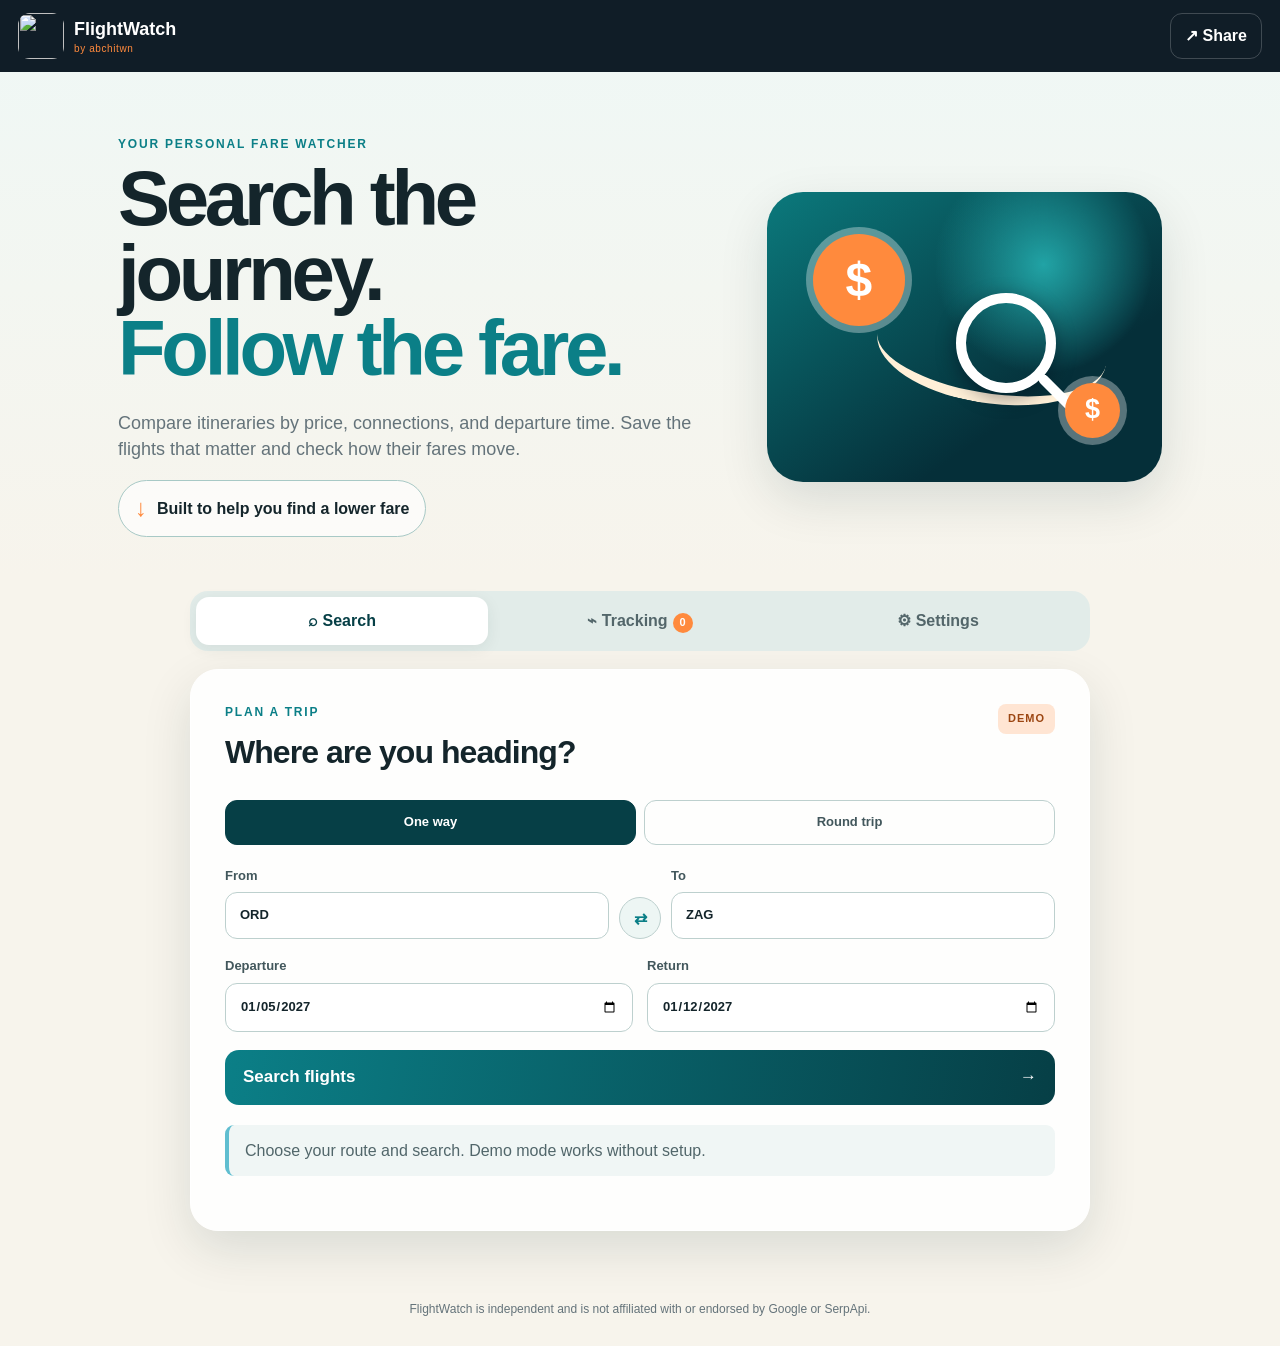
==== docs/index.html @ 47833835 "Add installable FlightWatch web app" ====
<!doctype html>
<html lang="en">
<head>
  <meta charset="utf-8">
  <meta name="viewport" content="width=device-width,initial-scale=1,viewport-fit=cover">
  <meta name="theme-color" content="#063f46">
  <meta name="apple-mobile-web-app-capable" content="yes">
  <meta name="apple-mobile-web-app-status-bar-style" content="black-translucent">
  <meta name="apple-mobile-web-app-title" content="FlightWatch">
  <title>FlightWatch — Find your flight. Follow the fare.</title>
  <link rel="manifest" href="manifest.webmanifest">
  <link rel="apple-touch-icon" href="icons/icon-192.png">
  <link rel="stylesheet" href="styles.css">
</head>
<body>
  <header class="topbar">
    <a class="brand" href="#search" aria-label="FlightWatch home">
      <img src="icons/icon-192.png" alt="">
      <span><strong>FlightWatch</strong><small>by abchitwn</small></span>
    </a>
    <button class="ghost" id="share-app" type="button">↗ Share</button>
  </header>

  <main>
    <section class="hero">
      <div>
        <p class="eyebrow">YOUR PERSONAL FARE WATCHER</p>
        <h1>Search the journey.<br><em>Follow the fare.</em></h1>
        <p>Compare itineraries by price, connections, and departure time. Save the flights that matter and check how their fares move.</p>
        <div class="status-pill"><span>↓</span> Built to help you find a lower fare</div>
      </div>
      <div class="hero-art" aria-hidden="true">
        <div class="price big">$</div><div class="route-line"></div><div class="lens"></div><div class="price small">$</div>
      </div>
    </section>

    <nav class="tabs" aria-label="App sections">
      <button class="active" data-tab="search" type="button">⌕ <span>Search</span></button>
      <button data-tab="tracking" type="button">⌁ <span>Tracking</span><b id="watch-count">0</b></button>
      <button data-tab="settings" type="button">⚙ <span>Settings</span></button>
    </nav>

    <section class="panel active" id="search-panel">
      <div class="panel-heading"><div><p class="eyebrow">PLAN A TRIP</p><h2>Where are you heading?</h2></div><span class="mode-badge" id="mode-badge">DEMO</span></div>
      <form id="search-form">
        <fieldset class="segment" aria-label="Trip type">
          <label><input type="radio" name="trip" value="oneway" checked><span>One way</span></label>
          <label><input type="radio" name="trip" value="roundtrip"><span>Round trip</span></label>
        </fieldset>
        <div class="route-grid">
          <label>From<input id="origin" maxlength="3" inputmode="text" autocomplete="off" value="ORD" required></label>
          <button id="swap-route" type="button" class="swap" aria-label="Swap airports">⇄</button>
          <label>To<input id="destination" maxlength="3" inputmode="text" autocomplete="off" value="ZAG" required></label>
        </div>
        <div class="two-col">
          <label>Departure<input id="departure-date" type="date" required></label>
          <label id="return-wrap" hidden>Return<input id="return-date" type="date"></label>
        </div>
        <button class="primary" id="search-button" type="submit">Search flights <span>→</span></button>
      </form>

      <div id="results-tools" class="results-tools" hidden>
        <div><p class="eyebrow" id="results-stage">RESULTS</p><h2 id="results-title">Choose a flight</h2></div>
        <button class="text-button" id="back-outbound" type="button" hidden>← Outbound options</button>
        <div class="filters">
          <label>Sort<select id="sort"><option value="price">Lowest price</option><option value="stops">Fewest stops</option><option value="departure">Earliest departure</option></select></label>
          <label>Connections<select id="stops"><option value="2">Up to 2 stops</option><option value="1">Up to 1 stop</option><option value="0">Nonstop</option></select></label>
          <label>Depart after<select id="after"></select></label>
          <label>Depart before<select id="before"></select></label>
        </div>
      </div>
      <div class="notice" id="notice" role="status">Choose your route and search. Demo mode works without setup.</div>
      <div class="cards" id="results"></div>
    </section>

    <section class="panel" id="tracking-panel">
      <div class="panel-heading"><div><p class="eyebrow">YOUR WATCHLIST</p><h2>Follow the fare</h2></div><button class="secondary" id="check-now" type="button">Check now</button></div>
      <p class="muted">Checks run while this web app is open. Missing results keep the previous price.</p>
      <div class="cards" id="watchlist"></div>
    </section>

    <section class="panel" id="settings-panel">
      <div class="panel-heading"><div><p class="eyebrow">CONNECTION</p><h2>Live flight search</h2></div></div>
      <label class="toggle"><input id="live-mode" type="checkbox"><span></span><b>Use live Google Flights results</b></label>
      <label>FlightWatch proxy URL<input id="proxy-url" type="url" placeholder="https://your-worker.workers.dev"></label>
      <label>SerpApi key<input id="api-key" type="password" autocomplete="off" placeholder="Stored only in this browser"></label>
      <button class="secondary" id="save-settings" type="button">Save connection</button>
      <p class="fineprint">SerpApi does not allow direct browser requests. The proxy forwards validated flight-search parameters and your key to SerpApi without storing them. Use a proxy you control.</p>
      <hr>
      <h3>Notifications and checks</h3>
      <button class="secondary" id="enable-notifications" type="button">Enable notifications</button>
      <label>Check while open<select id="check-frequency"><option value="1">Every hour</option><option value="6">Every 6 hours</option><option value="24" selected>Daily</option></select></label>
      <p class="fineprint">On iPhone, add FlightWatch to the Home Screen before enabling notifications. iOS can suspend this page when closed; continuous background tracking requires a hosted scheduler and Web Push.</p>
      <hr>
      <h3>Add to iPhone</h3>
      <ol class="steps"><li>Open this URL in Safari.</li><li>Tap the Share button.</li><li>Choose <strong>Add to Home Screen</strong>.</li><li>Open FlightWatch from its new icon.</li></ol>
      <p class="links"><a href="privacy.html">Privacy</a><a href="support.html">Support</a><a href="https://serpapi.com/users/sign_up">Create a SerpApi account</a></p>
    </section>
  </main>
  <footer>FlightWatch is independent and is not affiliated with or endorsed by Google or SerpApi.</footer>
  <script src="app.js" defer></script>
</body>
</html>
---- docs/styles.css ----
:root{--navy:#07141f;--deep:#063f46;--teal:#0b7f87;--aqua:#60bed0;--orange:#ff8a3d;--cream:#fffaf1;--ink:#14252b;--muted:#64737a;--line:#d9e2e1;--card:#fff;--shadow:0 18px 50px rgba(5,40,45,.12)}*{box-sizing:border-box}html{scroll-behavior:smooth}body{margin:0;background:linear-gradient(180deg,#eff8f6 0,#f7f4ec 36rem,#f7f4ec 100%);color:var(--ink);font:16px/1.45 -apple-system,BlinkMacSystemFont,"SF Pro Display","Segoe UI",sans-serif}.topbar{height:72px;padding:10px max(18px,env(safe-area-inset-left));display:flex;align-items:center;justify-content:space-between;background:rgba(7,20,31,.96);color:#fff;position:sticky;top:0;z-index:20;backdrop-filter:blur(16px)}.brand{display:flex;align-items:center;gap:10px;color:inherit;text-decoration:none}.brand img{width:46px;height:46px;border-radius:12px}.brand strong{display:block;font-size:18px}.brand small{display:block;color:var(--orange);font-size:10px;letter-spacing:.06em}.ghost,.secondary,.text-button{border:1px solid #b6c8c8;background:transparent;border-radius:12px;padding:10px 14px;color:inherit;font-weight:700}.topbar .ghost{border-color:#ffffff33;color:white}button{cursor:pointer;font:inherit}.hero{max-width:1100px;margin:auto;padding:64px 28px 54px;display:grid;grid-template-columns:1.2fr .8fr;gap:56px;align-items:center}.eyebrow{margin:0 0 8px;color:var(--teal);font-size:12px;font-weight:900;letter-spacing:.15em}.hero h1{font-size:clamp(44px,7vw,78px);line-height:.96;letter-spacing:-.055em;margin:0 0 24px}.hero h1 em{color:var(--teal);font-style:normal}.hero p:not(.eyebrow){max-width:640px;color:var(--muted);font-size:18px}.status-pill{display:inline-flex;gap:10px;align-items:center;border:1px solid #a8c9c6;background:#ffffffa8;border-radius:999px;padding:10px 16px;font-weight:700}.status-pill span{color:var(--orange);font-size:24px}.hero-art{height:290px;position:relative;border-radius:36px;background:radial-gradient(circle at 70% 25%,#21a3a5,transparent 31%),linear-gradient(145deg,#0b797c,#052f39 70%);box-shadow:var(--shadow);overflow:hidden}.price{position:absolute;border-radius:50%;display:grid;place-items:center;background:var(--orange);color:white;font-weight:900;box-shadow:0 0 0 7px #fff5}.price.big{width:92px;height:92px;font-size:48px;left:46px;top:42px}.price.small{width:55px;height:55px;font-size:27px;right:42px;bottom:44px}.route-line{position:absolute;left:110px;top:102px;width:230px;height:110px;border-bottom:10px solid #fff0d8;border-radius:0 0 60% 45%;transform:rotate(12deg)}.lens{position:absolute;width:100px;height:100px;border:10px solid white;border-radius:50%;left:48%;top:35%;box-shadow:0 5px 20px #0016}.lens:after{content:"";position:absolute;width:70px;height:10px;background:white;right:-54px;bottom:-23px;transform:rotate(45deg);border-radius:8px}.tabs{max-width:900px;margin:0 auto 18px;padding:6px;display:grid;grid-template-columns:repeat(3,1fr);gap:6px;background:#e2ece9;border-radius:18px;position:sticky;top:82px;z-index:10}.tabs button{border:0;background:transparent;border-radius:13px;padding:12px;font-weight:800;color:#53666a}.tabs button.active{background:#fff;color:var(--deep);box-shadow:0 4px 16px #173a3a13}.tabs b{display:inline-grid;place-items:center;min-width:20px;height:20px;margin-left:5px;border-radius:99px;background:var(--orange);color:white;font-size:11px}.panel{display:none;max-width:900px;margin:0 auto 70px;padding:34px;border-radius:28px;background:rgba(255,255,255,.9);box-shadow:var(--shadow);border:1px solid #fff}.panel.active{display:block}.panel-heading{display:flex;gap:20px;justify-content:space-between;align-items:start;margin-bottom:24px}.panel h2{font-size:32px;margin:0;letter-spacing:-.03em}.panel h3{font-size:21px}label{display:grid;gap:7px;margin-bottom:18px;font-size:13px;font-weight:800;color:#42575c}input,select{width:100%;border:1px solid #bdd0ce;border-radius:12px;background:white;padding:13px 14px;color:var(--ink);font:inherit;font-weight:650}input:focus,select:focus{outline:3px solid #58bfc733;border-color:var(--teal)}.segment{display:grid;grid-template-columns:1fr 1fr;border:0;padding:0;margin:0 0 22px;gap:8px}.segment label{margin:0}.segment input{position:absolute;opacity:0}.segment span{display:block;text-align:center;border:1px solid #bdd0ce;padding:12px;border-radius:12px}.segment input:checked+span{background:var(--deep);color:white;border-color:var(--deep)}.route-grid{display:grid;grid-template-columns:1fr auto 1fr;align-items:end;gap:10px}.swap{border:1px solid #bdd0ce;background:#edf6f4;border-radius:50%;width:42px;height:42px;margin-bottom:18px;color:var(--teal);font-weight:900}.two-col,.filters{display:grid;grid-template-columns:repeat(2,minmax(0,1fr));gap:14px}.primary{width:100%;border:0;border-radius:14px;background:linear-gradient(100deg,var(--teal),var(--deep));color:#fff;padding:15px 18px;font-weight:900;font-size:17px;display:flex;justify-content:space-between}.primary:disabled,.secondary:disabled{opacity:.45}.secondary{color:var(--deep);background:#eff7f5;border-color:#abcac7}.mode-badge{padding:7px 10px;border-radius:8px;background:#ffe5d3;color:#9c4612;font-size:11px;font-weight:900;letter-spacing:.09em}.mode-badge.live{background:#d7f2ed;color:#087065}.results-tools{margin-top:34px;border-top:1px solid var(--line);padding-top:28px}.filters{grid-template-columns:repeat(4,minmax(0,1fr));margin:18px 0}.filters label{margin:0}.notice{margin:20px 0;padding:14px 16px;background:#f0f6f5;border-left:4px solid var(--aqua);border-radius:9px;color:#51666a}.notice.error{background:#fff0eb;border-color:#dc5a31;color:#842c14}.cards{display:grid;gap:14px}.card{border:1px solid var(--line);border-radius:18px;background:white;padding:18px;box-shadow:0 7px 22px #163b3a0b}.card-head{display:flex;justify-content:space-between;gap:16px}.card h3{margin:0;font-size:17px}.fare{font-size:25px;font-weight:900;color:var(--teal);white-space:nowrap}.route{font-weight:800;margin:12px 0 4px}.details,.muted,.fineprint{color:var(--muted)}.details,.fineprint{font-size:13px}.card-actions{display:flex;align-items:center;justify-content:space-between;gap:10px;margin-top:14px}.provider{font-size:11px;color:var(--muted)}.sparkline{height:55px;width:100%;margin-top:14px}.sparkline polyline{fill:none;stroke:var(--teal);stroke-width:3}.toggle{display:flex;align-items:center;gap:11px}.toggle input{position:absolute;opacity:0}.toggle span{width:48px;height:28px;background:#bdcac9;border-radius:99px;position:relative}.toggle span:after{content:"";position:absolute;width:22px;height:22px;left:3px;top:3px;background:white;border-radius:50%;transition:.2s}.toggle input:checked+span{background:var(--teal)}.toggle input:checked+span:after{transform:translateX(20px)}.toggle b{font-size:15px}.steps{padding-left:22px}.steps li{margin:8px 0}.links{display:flex;flex-wrap:wrap;gap:18px}.links a{color:var(--teal);font-weight:750}hr{border:0;border-top:1px solid var(--line);margin:30px 0}footer{text-align:center;color:var(--muted);font-size:12px;padding:0 20px calc(28px + env(safe-area-inset-bottom))}@media(max-width:760px){.hero{grid-template-columns:1fr;padding:38px 18px 34px}.hero-art{height:210px}.hero h1{font-size:48px}.tabs{margin:0 12px 12px;top:78px}.tabs button{font-size:13px}.panel{margin:0 12px 48px;padding:22px 18px;border-radius:22px}.panel h2{font-size:27px}.filters{grid-template-columns:1fr 1fr}.route-grid{grid-template-columns:1fr 38px 1fr}.card-actions{align-items:end}.topbar{height:66px}.brand img{width:42px;height:42px}}@media(max-width:390px){.tabs span{display:none}.two-col{grid-template-columns:1fr}.hero-art{display:none}.hero h1{font-size:43px}.panel{padding:20px 15px}.filters{grid-template-columns:1fr}}
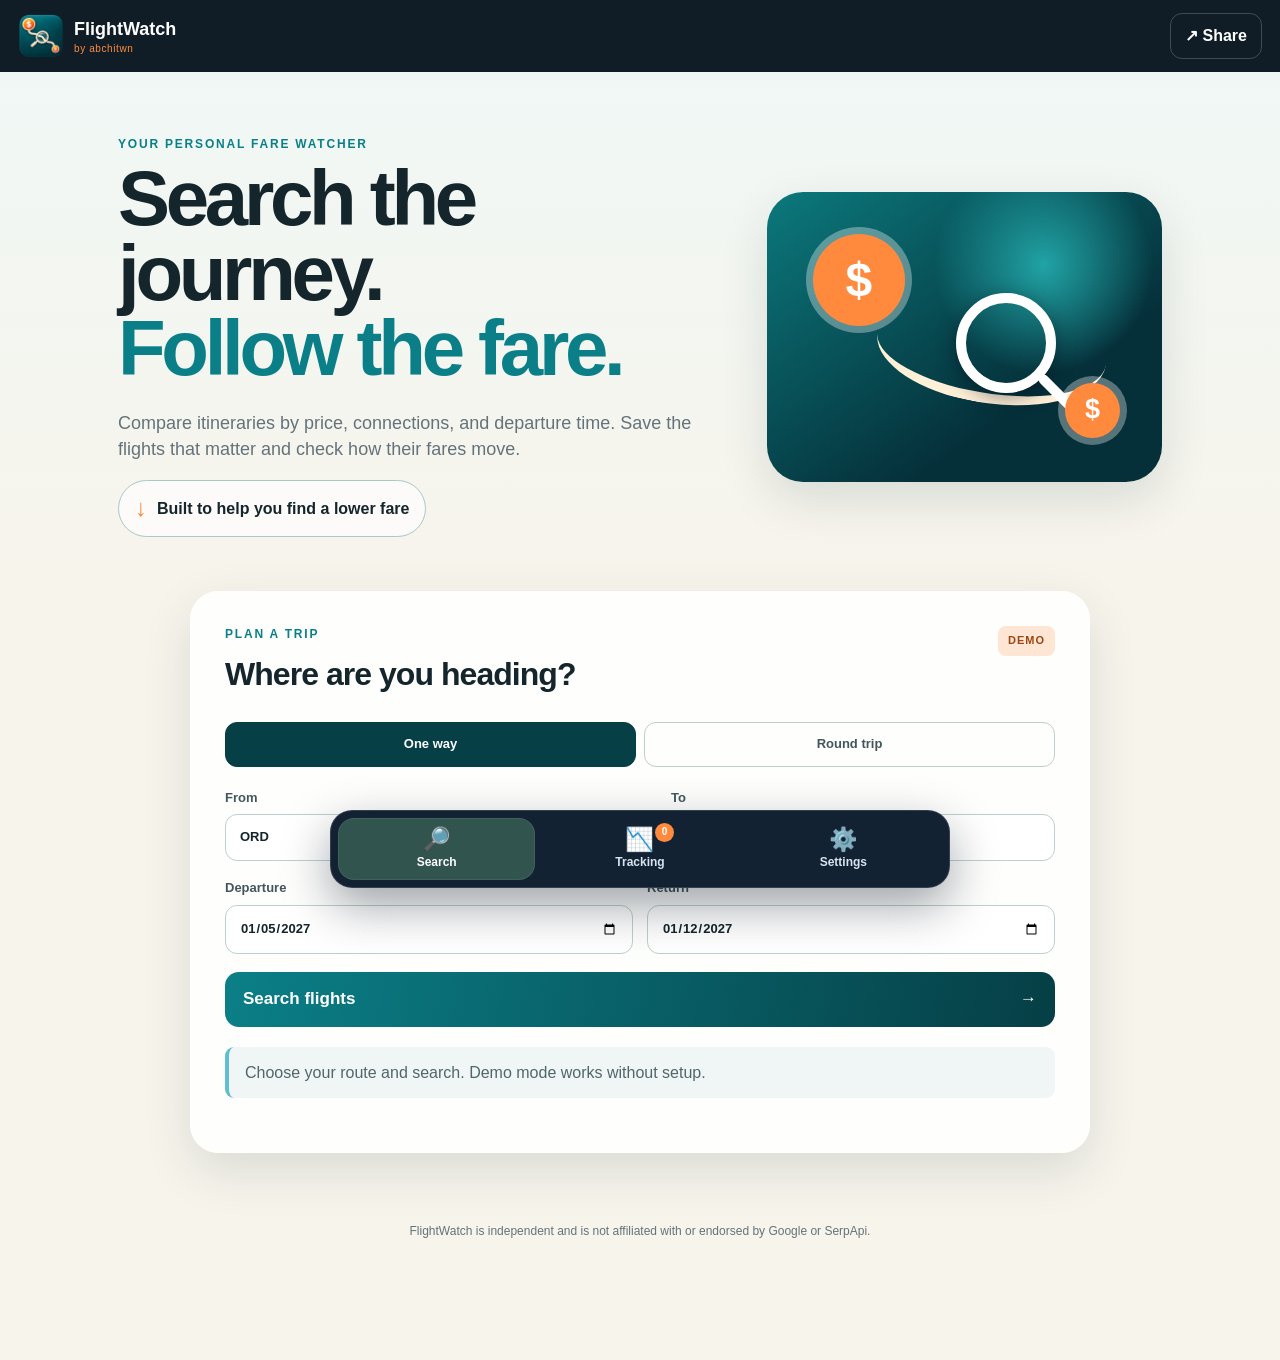
==== commit 9742cb74: "Move app navigation to persistent bottom bar" ====
--- a/docs/index.html
+++ b/docs/index.html
@@ -35,9 +35,9 @@
     </section>
 
     <nav class="tabs" aria-label="App sections">
-      <button class="active" data-tab="search" type="button">⌕ <span>Search</span></button>
-      <button data-tab="tracking" type="button">⌁ <span>Tracking</span><b id="watch-count">0</b></button>
-      <button data-tab="settings" type="button">⚙ <span>Settings</span></button>
+      <button class="active" data-tab="search" type="button"><i aria-hidden="true">🔎</i><span>Search</span></button>
+      <button data-tab="tracking" type="button"><i aria-hidden="true">📉</i><span>Tracking</span><b id="watch-count">0</b></button>
+      <button data-tab="settings" type="button"><i aria-hidden="true">⚙️</i><span>Settings</span></button>
     </nav>
 
     <section class="panel active" id="search-panel">
--- a/docs/styles.css
+++ b/docs/styles.css
@@ -1 +1 @@
-:root{--navy:#07141f;--deep:#063f46;--teal:#0b7f87;--aqua:#60bed0;--orange:#ff8a3d;--cream:#fffaf1;--ink:#14252b;--muted:#64737a;--line:#d9e2e1;--card:#fff;--shadow:0 18px 50px rgba(5,40,45,.12)}*{box-sizing:border-box}html{scroll-behavior:smooth}body{margin:0;background:linear-gradient(180deg,#eff8f6 0,#f7f4ec 36rem,#f7f4ec 100%);color:var(--ink);font:16px/1.45 -apple-system,BlinkMacSystemFont,"SF Pro Display","Segoe UI",sans-serif}.topbar{height:72px;padding:10px max(18px,env(safe-area-inset-left));display:flex;align-items:center;justify-content:space-between;background:rgba(7,20,31,.96);color:#fff;position:sticky;top:0;z-index:20;backdrop-filter:blur(16px)}.brand{display:flex;align-items:center;gap:10px;color:inherit;text-decoration:none}.brand img{width:46px;height:46px;border-radius:12px}.brand strong{display:block;font-size:18px}.brand small{display:block;color:var(--orange);font-size:10px;letter-spacing:.06em}.ghost,.secondary,.text-button{border:1px solid #b6c8c8;background:transparent;border-radius:12px;padding:10px 14px;color:inherit;font-weight:700}.topbar .ghost{border-color:#ffffff33;color:white}button{cursor:pointer;font:inherit}.hero{max-width:1100px;margin:auto;padding:64px 28px 54px;display:grid;grid-template-columns:1.2fr .8fr;gap:56px;align-items:center}.eyebrow{margin:0 0 8px;color:var(--teal);font-size:12px;font-weight:900;letter-spacing:.15em}.hero h1{font-size:clamp(44px,7vw,78px);line-height:.96;letter-spacing:-.055em;margin:0 0 24px}.hero h1 em{color:var(--teal);font-style:normal}.hero p:not(.eyebrow){max-width:640px;color:var(--muted);font-size:18px}.status-pill{display:inline-flex;gap:10px;align-items:center;border:1px solid #a8c9c6;background:#ffffffa8;border-radius:999px;padding:10px 16px;font-weight:700}.status-pill span{color:var(--orange);font-size:24px}.hero-art{height:290px;position:relative;border-radius:36px;background:radial-gradient(circle at 70% 25%,#21a3a5,transparent 31%),linear-gradient(145deg,#0b797c,#052f39 70%);box-shadow:var(--shadow);overflow:hidden}.price{position:absolute;border-radius:50%;display:grid;place-items:center;background:var(--orange);color:white;font-weight:900;box-shadow:0 0 0 7px #fff5}.price.big{width:92px;height:92px;font-size:48px;left:46px;top:42px}.price.small{width:55px;height:55px;font-size:27px;right:42px;bottom:44px}.route-line{position:absolute;left:110px;top:102px;width:230px;height:110px;border-bottom:10px solid #fff0d8;border-radius:0 0 60% 45%;transform:rotate(12deg)}.lens{position:absolute;width:100px;height:100px;border:10px solid white;border-radius:50%;left:48%;top:35%;box-shadow:0 5px 20px #0016}.lens:after{content:"";position:absolute;width:70px;height:10px;background:white;right:-54px;bottom:-23px;transform:rotate(45deg);border-radius:8px}.tabs{max-width:900px;margin:0 auto 18px;padding:6px;display:grid;grid-template-columns:repeat(3,1fr);gap:6px;background:#e2ece9;border-radius:18px;position:sticky;top:82px;z-index:10}.tabs button{border:0;background:transparent;border-radius:13px;padding:12px;font-weight:800;color:#53666a}.tabs button.active{background:#fff;color:var(--deep);box-shadow:0 4px 16px #173a3a13}.tabs b{display:inline-grid;place-items:center;min-width:20px;height:20px;margin-left:5px;border-radius:99px;background:var(--orange);color:white;font-size:11px}.panel{display:none;max-width:900px;margin:0 auto 70px;padding:34px;border-radius:28px;background:rgba(255,255,255,.9);box-shadow:var(--shadow);border:1px solid #fff}.panel.active{display:block}.panel-heading{display:flex;gap:20px;justify-content:space-between;align-items:start;margin-bottom:24px}.panel h2{font-size:32px;margin:0;letter-spacing:-.03em}.panel h3{font-size:21px}label{display:grid;gap:7px;margin-bottom:18px;font-size:13px;font-weight:800;color:#42575c}input,select{width:100%;border:1px solid #bdd0ce;border-radius:12px;background:white;padding:13px 14px;color:var(--ink);font:inherit;font-weight:650}input:focus,select:focus{outline:3px solid #58bfc733;border-color:var(--teal)}.segment{display:grid;grid-template-columns:1fr 1fr;border:0;padding:0;margin:0 0 22px;gap:8px}.segment label{margin:0}.segment input{position:absolute;opacity:0}.segment span{display:block;text-align:center;border:1px solid #bdd0ce;padding:12px;border-radius:12px}.segment input:checked+span{background:var(--deep);color:white;border-color:var(--deep)}.route-grid{display:grid;grid-template-columns:1fr auto 1fr;align-items:end;gap:10px}.swap{border:1px solid #bdd0ce;background:#edf6f4;border-radius:50%;width:42px;height:42px;margin-bottom:18px;color:var(--teal);font-weight:900}.two-col,.filters{display:grid;grid-template-columns:repeat(2,minmax(0,1fr));gap:14px}.primary{width:100%;border:0;border-radius:14px;background:linear-gradient(100deg,var(--teal),var(--deep));color:#fff;padding:15px 18px;font-weight:900;font-size:17px;display:flex;justify-content:space-between}.primary:disabled,.secondary:disabled{opacity:.45}.secondary{color:var(--deep);background:#eff7f5;border-color:#abcac7}.mode-badge{padding:7px 10px;border-radius:8px;background:#ffe5d3;color:#9c4612;font-size:11px;font-weight:900;letter-spacing:.09em}.mode-badge.live{background:#d7f2ed;color:#087065}.results-tools{margin-top:34px;border-top:1px solid var(--line);padding-top:28px}.filters{grid-template-columns:repeat(4,minmax(0,1fr));margin:18px 0}.filters label{margin:0}.notice{margin:20px 0;padding:14px 16px;background:#f0f6f5;border-left:4px solid var(--aqua);border-radius:9px;color:#51666a}.notice.error{background:#fff0eb;border-color:#dc5a31;color:#842c14}.cards{display:grid;gap:14px}.card{border:1px solid var(--line);border-radius:18px;background:white;padding:18px;box-shadow:0 7px 22px #163b3a0b}.card-head{display:flex;justify-content:space-between;gap:16px}.card h3{margin:0;font-size:17px}.fare{font-size:25px;font-weight:900;color:var(--teal);white-space:nowrap}.route{font-weight:800;margin:12px 0 4px}.details,.muted,.fineprint{color:var(--muted)}.details,.fineprint{font-size:13px}.card-actions{display:flex;align-items:center;justify-content:space-between;gap:10px;margin-top:14px}.provider{font-size:11px;color:var(--muted)}.sparkline{height:55px;width:100%;margin-top:14px}.sparkline polyline{fill:none;stroke:var(--teal);stroke-width:3}.toggle{display:flex;align-items:center;gap:11px}.toggle input{position:absolute;opacity:0}.toggle span{width:48px;height:28px;background:#bdcac9;border-radius:99px;position:relative}.toggle span:after{content:"";position:absolute;width:22px;height:22px;left:3px;top:3px;background:white;border-radius:50%;transition:.2s}.toggle input:checked+span{background:var(--teal)}.toggle input:checked+span:after{transform:translateX(20px)}.toggle b{font-size:15px}.steps{padding-left:22px}.steps li{margin:8px 0}.links{display:flex;flex-wrap:wrap;gap:18px}.links a{color:var(--teal);font-weight:750}hr{border:0;border-top:1px solid var(--line);margin:30px 0}footer{text-align:center;color:var(--muted);font-size:12px;padding:0 20px calc(28px + env(safe-area-inset-bottom))}@media(max-width:760px){.hero{grid-template-columns:1fr;padding:38px 18px 34px}.hero-art{height:210px}.hero h1{font-size:48px}.tabs{margin:0 12px 12px;top:78px}.tabs button{font-size:13px}.panel{margin:0 12px 48px;padding:22px 18px;border-radius:22px}.panel h2{font-size:27px}.filters{grid-template-columns:1fr 1fr}.route-grid{grid-template-columns:1fr 38px 1fr}.card-actions{align-items:end}.topbar{height:66px}.brand img{width:42px;height:42px}}@media(max-width:390px){.tabs span{display:none}.two-col{grid-template-columns:1fr}.hero-art{display:none}.hero h1{font-size:43px}.panel{padding:20px 15px}.filters{grid-template-columns:1fr}}
+:root{--navy:#07141f;--deep:#063f46;--teal:#0b7f87;--aqua:#60bed0;--orange:#ff8a3d;--cream:#fffaf1;--ink:#14252b;--muted:#64737a;--line:#d9e2e1;--card:#fff;--shadow:0 18px 50px rgba(5,40,45,.12)}*{box-sizing:border-box}html{scroll-behavior:smooth}body{margin:0;background:linear-gradient(180deg,#eff8f6 0,#f7f4ec 36rem,#f7f4ec 100%);color:var(--ink);font:16px/1.45 -apple-system,BlinkMacSystemFont,"SF Pro Display","Segoe UI",sans-serif}.topbar{height:72px;padding:10px max(18px,env(safe-area-inset-left));display:flex;align-items:center;justify-content:space-between;background:rgba(7,20,31,.96);color:#fff;position:sticky;top:0;z-index:20;backdrop-filter:blur(16px)}.brand{display:flex;align-items:center;gap:10px;color:inherit;text-decoration:none}.brand img{width:46px;height:46px;border-radius:12px}.brand strong{display:block;font-size:18px}.brand small{display:block;color:var(--orange);font-size:10px;letter-spacing:.06em}.ghost,.secondary,.text-button{border:1px solid #b6c8c8;background:transparent;border-radius:12px;padding:10px 14px;color:inherit;font-weight:700}.topbar .ghost{border-color:#ffffff33;color:white}button{cursor:pointer;font:inherit}.hero{max-width:1100px;margin:auto;padding:64px 28px 54px;display:grid;grid-template-columns:1.2fr .8fr;gap:56px;align-items:center}.eyebrow{margin:0 0 8px;color:var(--teal);font-size:12px;font-weight:900;letter-spacing:.15em}.hero h1{font-size:clamp(44px,7vw,78px);line-height:.96;letter-spacing:-.055em;margin:0 0 24px}.hero h1 em{color:var(--teal);font-style:normal}.hero p:not(.eyebrow){max-width:640px;color:var(--muted);font-size:18px}.status-pill{display:inline-flex;gap:10px;align-items:center;border:1px solid #a8c9c6;background:#ffffffa8;border-radius:999px;padding:10px 16px;font-weight:700}.status-pill span{color:var(--orange);font-size:24px}.hero-art{height:290px;position:relative;border-radius:36px;background:radial-gradient(circle at 70% 25%,#21a3a5,transparent 31%),linear-gradient(145deg,#0b797c,#052f39 70%);box-shadow:var(--shadow);overflow:hidden}.price{position:absolute;border-radius:50%;display:grid;place-items:center;background:var(--orange);color:white;font-weight:900;box-shadow:0 0 0 7px #fff5}.price.big{width:92px;height:92px;font-size:48px;left:46px;top:42px}.price.small{width:55px;height:55px;font-size:27px;right:42px;bottom:44px}.route-line{position:absolute;left:110px;top:102px;width:230px;height:110px;border-bottom:10px solid #fff0d8;border-radius:0 0 60% 45%;transform:rotate(12deg)}.lens{position:absolute;width:100px;height:100px;border:10px solid white;border-radius:50%;left:48%;top:35%;box-shadow:0 5px 20px #0016}.lens:after{content:"";position:absolute;width:70px;height:10px;background:white;right:-54px;bottom:-23px;transform:rotate(45deg);border-radius:8px}.tabs{position:fixed;left:50%;bottom:max(12px,env(safe-area-inset-bottom));transform:translateX(-50%);width:min(620px,calc(100% - 24px));margin:0;padding:7px;display:grid;grid-template-columns:repeat(3,1fr);gap:6px;background:rgba(10,25,43,.96);border:1px solid #ffffff24;border-radius:22px;box-shadow:0 18px 48px rgba(3,15,28,.38);backdrop-filter:blur(18px);z-index:50}.tabs button{position:relative;border:0;background:transparent;border-radius:16px;padding:9px 8px 8px;min-height:62px;font-weight:800;color:#d9e3ef;display:flex;flex-direction:column;align-items:center;justify-content:center;gap:3px}.tabs button i{font-style:normal;font-size:23px;line-height:1}.tabs button span{font-size:12px}.tabs button.active{background:#31544f;color:#fff;box-shadow:inset 0 0 0 1px #ffffff12}.tabs b{position:absolute;top:5px;right:max(10px,calc(50% - 34px));display:inline-grid;place-items:center;min-width:19px;height:19px;padding:0 5px;border-radius:99px;background:var(--orange);color:white;font-size:10px}.panel{display:none;max-width:900px;margin:0 auto 70px;padding:34px;border-radius:28px;background:rgba(255,255,255,.9);box-shadow:var(--shadow);border:1px solid #fff}.panel.active{display:block}.panel-heading{display:flex;gap:20px;justify-content:space-between;align-items:start;margin-bottom:24px}.panel h2{font-size:32px;margin:0;letter-spacing:-.03em}.panel h3{font-size:21px}label{display:grid;gap:7px;margin-bottom:18px;font-size:13px;font-weight:800;color:#42575c}input,select{width:100%;min-width:0;border:1px solid #bdd0ce;border-radius:12px;background:white;padding:13px 14px;color:var(--ink);font:inherit;font-weight:650}input:focus,select:focus{outline:3px solid #58bfc733;border-color:var(--teal)}.segment{display:grid;grid-template-columns:1fr 1fr;border:0;padding:0;margin:0 0 22px;gap:8px}.segment label{margin:0}.segment input{position:absolute;opacity:0;width:1px;height:1px}.segment span{display:block;text-align:center;border:1px solid #bdd0ce;padding:12px;border-radius:12px}.segment input:checked+span{background:var(--deep);color:white;border-color:var(--deep)}.route-grid{display:grid;grid-template-columns:minmax(0,1fr) auto minmax(0,1fr);align-items:end;gap:10px}.route-grid label{min-width:0}.swap{border:1px solid #bdd0ce;background:#edf6f4;border-radius:50%;width:42px;height:42px;margin-bottom:18px;color:var(--teal);font-weight:900}.two-col,.filters{display:grid;grid-template-columns:repeat(2,minmax(0,1fr));gap:14px}.primary{width:100%;border:0;border-radius:14px;background:linear-gradient(100deg,var(--teal),var(--deep));color:#fff;padding:15px 18px;font-weight:900;font-size:17px;display:flex;justify-content:space-between}.primary:disabled,.secondary:disabled{opacity:.45}.secondary{color:var(--deep);background:#eff7f5;border-color:#abcac7}.mode-badge{padding:7px 10px;border-radius:8px;background:#ffe5d3;color:#9c4612;font-size:11px;font-weight:900;letter-spacing:.09em}.mode-badge.live{background:#d7f2ed;color:#087065}.results-tools{margin-top:34px;border-top:1px solid var(--line);padding-top:28px}.filters{grid-template-columns:repeat(4,minmax(0,1fr));margin:18px 0}.filters label{margin:0}.notice{margin:20px 0;padding:14px 16px;background:#f0f6f5;border-left:4px solid var(--aqua);border-radius:9px;color:#51666a}.notice.error{background:#fff0eb;border-color:#dc5a31;color:#842c14}.cards{display:grid;gap:14px}.card{border:1px solid var(--line);border-radius:18px;background:white;padding:18px;box-shadow:0 7px 22px #163b3a0b}.card-head{display:flex;justify-content:space-between;gap:16px}.card h3{margin:0;font-size:17px}.fare{font-size:25px;font-weight:900;color:var(--teal);white-space:nowrap}.route{font-weight:800;margin:12px 0 4px}.details,.muted,.fineprint{color:var(--muted)}.details,.fineprint{font-size:13px}.card-actions{display:flex;align-items:center;justify-content:space-between;gap:10px;margin-top:14px}.provider{font-size:11px;color:var(--muted)}.sparkline{height:55px;width:100%;margin-top:14px}.sparkline polyline{fill:none;stroke:var(--teal);stroke-width:3}.toggle{display:flex;align-items:center;gap:11px}.toggle input{position:absolute;opacity:0;width:1px;height:1px}.toggle span{width:48px;height:28px;background:#bdcac9;border-radius:99px;position:relative}.toggle span:after{content:"";position:absolute;width:22px;height:22px;left:3px;top:3px;background:white;border-radius:50%;transition:.2s}.toggle input:checked+span{background:var(--teal)}.toggle input:checked+span:after{transform:translateX(20px)}.toggle b{font-size:15px}.steps{padding-left:22px}.steps li{margin:8px 0}.links{display:flex;flex-wrap:wrap;gap:18px}.links a{color:var(--teal);font-weight:750}hr{border:0;border-top:1px solid var(--line);margin:30px 0}footer{text-align:center;color:var(--muted);font-size:12px;padding:0 20px calc(120px + env(safe-area-inset-bottom))}@media(max-width:760px){.hero{grid-template-columns:1fr;padding:38px 18px 34px}.hero-art{height:210px}.hero h1{font-size:48px}.tabs{width:calc(100% - 20px);bottom:max(8px,env(safe-area-inset-bottom))}.panel{margin:0 12px 48px;padding:22px 18px;border-radius:22px}.panel h2{font-size:27px}.filters{grid-template-columns:1fr 1fr}.route-grid{grid-template-columns:1fr 38px 1fr}.card-actions{align-items:end}.topbar{height:66px}.brand img{width:42px;height:42px}}@media(max-width:390px){.two-col{grid-template-columns:1fr}.hero-art{display:none}.hero h1{font-size:43px}.panel{padding:20px 15px}.filters{grid-template-columns:1fr}}
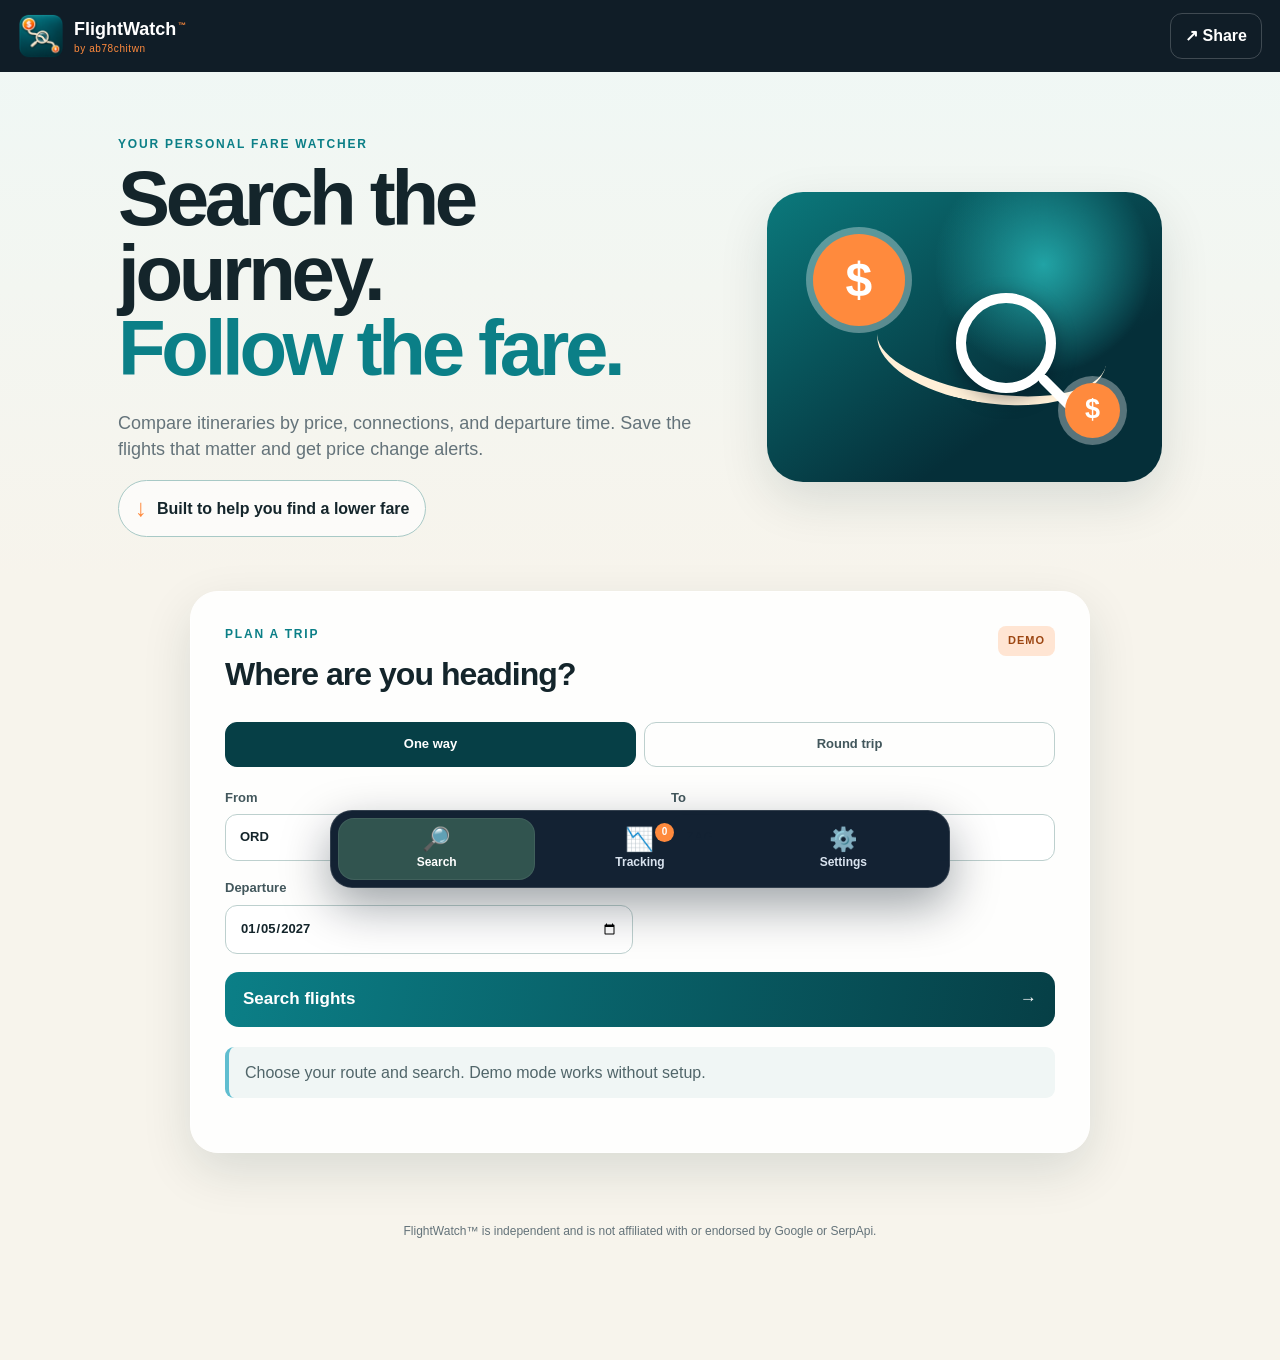
==== commit 431fecb9: "Refine mobile pages and add airport autocomplete" ====
--- a/docs/index.html
+++ b/docs/index.html
@@ -16,17 +16,17 @@
   <header class="topbar">
     <a class="brand" href="#search" aria-label="FlightWatch home">
       <img src="icons/icon-192.png" alt="">
-      <span><strong>FlightWatch</strong><small>by abchitwn</small></span>
+      <span><strong>FlightWatch<sup>™</sup></strong><small>by ab78chitwn</small></span>
     </a>
     <button class="ghost" id="share-app" type="button">↗ Share</button>
   </header>
 
   <main>
-    <section class="hero">
+    <section class="hero" id="search-hero">
       <div>
         <p class="eyebrow">YOUR PERSONAL FARE WATCHER</p>
         <h1>Search the journey.<br><em>Follow the fare.</em></h1>
-        <p>Compare itineraries by price, connections, and departure time. Save the flights that matter and check how their fares move.</p>
+        <p>Compare itineraries by price, connections, and departure time. Save the flights that matter and get price change alerts.</p>
         <div class="status-pill"><span>↓</span> Built to help you find a lower fare</div>
       </div>
       <div class="hero-art" aria-hidden="true">
@@ -48,9 +48,9 @@
           <label><input type="radio" name="trip" value="roundtrip"><span>Round trip</span></label>
         </fieldset>
         <div class="route-grid">
-          <label>From<input id="origin" maxlength="3" inputmode="text" autocomplete="off" value="ORD" required></label>
+          <label class="airport-field">From<input id="origin" inputmode="text" autocomplete="off" value="ORD" placeholder="Airport code or city" aria-autocomplete="list" aria-controls="origin-options" required><span class="airport-options" id="origin-options" role="listbox" hidden></span></label>
           <button id="swap-route" type="button" class="swap" aria-label="Swap airports">⇄</button>
-          <label>To<input id="destination" maxlength="3" inputmode="text" autocomplete="off" value="ZAG" required></label>
+          <label class="airport-field">To<input id="destination" inputmode="text" autocomplete="off" value="ZAG" placeholder="Airport code or city" aria-autocomplete="list" aria-controls="destination-options" required><span class="airport-options" id="destination-options" role="listbox" hidden></span></label>
         </div>
         <div class="two-col">
           <label>Departure<input id="departure-date" type="date" required></label>
@@ -97,7 +97,7 @@
       <p class="links"><a href="privacy.html">Privacy</a><a href="support.html">Support</a><a href="https://serpapi.com/users/sign_up">Create a SerpApi account</a></p>
     </section>
   </main>
-  <footer>FlightWatch is independent and is not affiliated with or endorsed by Google or SerpApi.</footer>
+  <footer>FlightWatch™ is independent and is not affiliated with or endorsed by Google or SerpApi.</footer>
   <script src="app.js" defer></script>
 </body>
 </html>
--- a/docs/styles.css
+++ b/docs/styles.css
@@ -1 +1,5 @@
 :root{--navy:#07141f;--deep:#063f46;--teal:#0b7f87;--aqua:#60bed0;--orange:#ff8a3d;--cream:#fffaf1;--ink:#14252b;--muted:#64737a;--line:#d9e2e1;--card:#fff;--shadow:0 18px 50px rgba(5,40,45,.12)}*{box-sizing:border-box}html{scroll-behavior:smooth}body{margin:0;background:linear-gradient(180deg,#eff8f6 0,#f7f4ec 36rem,#f7f4ec 100%);color:var(--ink);font:16px/1.45 -apple-system,BlinkMacSystemFont,"SF Pro Display","Segoe UI",sans-serif}.topbar{height:72px;padding:10px max(18px,env(safe-area-inset-left));display:flex;align-items:center;justify-content:space-between;background:rgba(7,20,31,.96);color:#fff;position:sticky;top:0;z-index:20;backdrop-filter:blur(16px)}.brand{display:flex;align-items:center;gap:10px;color:inherit;text-decoration:none}.brand img{width:46px;height:46px;border-radius:12px}.brand strong{display:block;font-size:18px}.brand small{display:block;color:var(--orange);font-size:10px;letter-spacing:.06em}.ghost,.secondary,.text-button{border:1px solid #b6c8c8;background:transparent;border-radius:12px;padding:10px 14px;color:inherit;font-weight:700}.topbar .ghost{border-color:#ffffff33;color:white}button{cursor:pointer;font:inherit}.hero{max-width:1100px;margin:auto;padding:64px 28px 54px;display:grid;grid-template-columns:1.2fr .8fr;gap:56px;align-items:center}.eyebrow{margin:0 0 8px;color:var(--teal);font-size:12px;font-weight:900;letter-spacing:.15em}.hero h1{font-size:clamp(44px,7vw,78px);line-height:.96;letter-spacing:-.055em;margin:0 0 24px}.hero h1 em{color:var(--teal);font-style:normal}.hero p:not(.eyebrow){max-width:640px;color:var(--muted);font-size:18px}.status-pill{display:inline-flex;gap:10px;align-items:center;border:1px solid #a8c9c6;background:#ffffffa8;border-radius:999px;padding:10px 16px;font-weight:700}.status-pill span{color:var(--orange);font-size:24px}.hero-art{height:290px;position:relative;border-radius:36px;background:radial-gradient(circle at 70% 25%,#21a3a5,transparent 31%),linear-gradient(145deg,#0b797c,#052f39 70%);box-shadow:var(--shadow);overflow:hidden}.price{position:absolute;border-radius:50%;display:grid;place-items:center;background:var(--orange);color:white;font-weight:900;box-shadow:0 0 0 7px #fff5}.price.big{width:92px;height:92px;font-size:48px;left:46px;top:42px}.price.small{width:55px;height:55px;font-size:27px;right:42px;bottom:44px}.route-line{position:absolute;left:110px;top:102px;width:230px;height:110px;border-bottom:10px solid #fff0d8;border-radius:0 0 60% 45%;transform:rotate(12deg)}.lens{position:absolute;width:100px;height:100px;border:10px solid white;border-radius:50%;left:48%;top:35%;box-shadow:0 5px 20px #0016}.lens:after{content:"";position:absolute;width:70px;height:10px;background:white;right:-54px;bottom:-23px;transform:rotate(45deg);border-radius:8px}.tabs{position:fixed;left:50%;bottom:max(12px,env(safe-area-inset-bottom));transform:translateX(-50%);width:min(620px,calc(100% - 24px));margin:0;padding:7px;display:grid;grid-template-columns:repeat(3,1fr);gap:6px;background:rgba(10,25,43,.96);border:1px solid #ffffff24;border-radius:22px;box-shadow:0 18px 48px rgba(3,15,28,.38);backdrop-filter:blur(18px);z-index:50}.tabs button{position:relative;border:0;background:transparent;border-radius:16px;padding:9px 8px 8px;min-height:62px;font-weight:800;color:#d9e3ef;display:flex;flex-direction:column;align-items:center;justify-content:center;gap:3px}.tabs button i{font-style:normal;font-size:23px;line-height:1}.tabs button span{font-size:12px}.tabs button.active{background:#31544f;color:#fff;box-shadow:inset 0 0 0 1px #ffffff12}.tabs b{position:absolute;top:5px;right:max(10px,calc(50% - 34px));display:inline-grid;place-items:center;min-width:19px;height:19px;padding:0 5px;border-radius:99px;background:var(--orange);color:white;font-size:10px}.panel{display:none;max-width:900px;margin:0 auto 70px;padding:34px;border-radius:28px;background:rgba(255,255,255,.9);box-shadow:var(--shadow);border:1px solid #fff}.panel.active{display:block}.panel-heading{display:flex;gap:20px;justify-content:space-between;align-items:start;margin-bottom:24px}.panel h2{font-size:32px;margin:0;letter-spacing:-.03em}.panel h3{font-size:21px}label{display:grid;gap:7px;margin-bottom:18px;font-size:13px;font-weight:800;color:#42575c}input,select{width:100%;min-width:0;border:1px solid #bdd0ce;border-radius:12px;background:white;padding:13px 14px;color:var(--ink);font:inherit;font-weight:650}input:focus,select:focus{outline:3px solid #58bfc733;border-color:var(--teal)}.segment{display:grid;grid-template-columns:1fr 1fr;border:0;padding:0;margin:0 0 22px;gap:8px}.segment label{margin:0}.segment input{position:absolute;opacity:0;width:1px;height:1px}.segment span{display:block;text-align:center;border:1px solid #bdd0ce;padding:12px;border-radius:12px}.segment input:checked+span{background:var(--deep);color:white;border-color:var(--deep)}.route-grid{display:grid;grid-template-columns:minmax(0,1fr) auto minmax(0,1fr);align-items:end;gap:10px}.route-grid label{min-width:0}.swap{border:1px solid #bdd0ce;background:#edf6f4;border-radius:50%;width:42px;height:42px;margin-bottom:18px;color:var(--teal);font-weight:900}.two-col,.filters{display:grid;grid-template-columns:repeat(2,minmax(0,1fr));gap:14px}.primary{width:100%;border:0;border-radius:14px;background:linear-gradient(100deg,var(--teal),var(--deep));color:#fff;padding:15px 18px;font-weight:900;font-size:17px;display:flex;justify-content:space-between}.primary:disabled,.secondary:disabled{opacity:.45}.secondary{color:var(--deep);background:#eff7f5;border-color:#abcac7}.mode-badge{padding:7px 10px;border-radius:8px;background:#ffe5d3;color:#9c4612;font-size:11px;font-weight:900;letter-spacing:.09em}.mode-badge.live{background:#d7f2ed;color:#087065}.results-tools{margin-top:34px;border-top:1px solid var(--line);padding-top:28px}.filters{grid-template-columns:repeat(4,minmax(0,1fr));margin:18px 0}.filters label{margin:0}.notice{margin:20px 0;padding:14px 16px;background:#f0f6f5;border-left:4px solid var(--aqua);border-radius:9px;color:#51666a}.notice.error{background:#fff0eb;border-color:#dc5a31;color:#842c14}.cards{display:grid;gap:14px}.card{border:1px solid var(--line);border-radius:18px;background:white;padding:18px;box-shadow:0 7px 22px #163b3a0b}.card-head{display:flex;justify-content:space-between;gap:16px}.card h3{margin:0;font-size:17px}.fare{font-size:25px;font-weight:900;color:var(--teal);white-space:nowrap}.route{font-weight:800;margin:12px 0 4px}.details,.muted,.fineprint{color:var(--muted)}.details,.fineprint{font-size:13px}.card-actions{display:flex;align-items:center;justify-content:space-between;gap:10px;margin-top:14px}.provider{font-size:11px;color:var(--muted)}.sparkline{height:55px;width:100%;margin-top:14px}.sparkline polyline{fill:none;stroke:var(--teal);stroke-width:3}.toggle{display:flex;align-items:center;gap:11px}.toggle input{position:absolute;opacity:0;width:1px;height:1px}.toggle span{width:48px;height:28px;background:#bdcac9;border-radius:99px;position:relative}.toggle span:after{content:"";position:absolute;width:22px;height:22px;left:3px;top:3px;background:white;border-radius:50%;transition:.2s}.toggle input:checked+span{background:var(--teal)}.toggle input:checked+span:after{transform:translateX(20px)}.toggle b{font-size:15px}.steps{padding-left:22px}.steps li{margin:8px 0}.links{display:flex;flex-wrap:wrap;gap:18px}.links a{color:var(--teal);font-weight:750}hr{border:0;border-top:1px solid var(--line);margin:30px 0}footer{text-align:center;color:var(--muted);font-size:12px;padding:0 20px calc(120px + env(safe-area-inset-bottom))}@media(max-width:760px){.hero{grid-template-columns:1fr;padding:38px 18px 34px}.hero-art{height:210px}.hero h1{font-size:48px}.tabs{width:calc(100% - 20px);bottom:max(8px,env(safe-area-inset-bottom))}.panel{margin:0 12px 48px;padding:22px 18px;border-radius:22px}.panel h2{font-size:27px}.filters{grid-template-columns:1fr 1fr}.route-grid{grid-template-columns:1fr 38px 1fr}.card-actions{align-items:end}.topbar{height:66px}.brand img{width:42px;height:42px}}@media(max-width:390px){.two-col{grid-template-columns:1fr}.hero-art{display:none}.hero h1{font-size:43px}.panel{padding:20px 15px}.filters{grid-template-columns:1fr}}
+
+[hidden]{display:none!important}.brand sup{font-size:8px;margin-left:2px;vertical-align:super;color:var(--orange)}.airport-field{position:relative}.airport-options{position:absolute;left:0;right:0;top:calc(100% - 12px);z-index:40;max-height:260px;overflow:auto;padding:6px;background:#fff;border:1px solid #abcac7;border-radius:14px;box-shadow:0 16px 38px rgba(3,32,39,.2)}.airport-options button{width:100%;border:0;border-radius:9px;background:#fff;padding:10px;text-align:left;color:var(--ink);display:grid;grid-template-columns:48px 1fr;gap:8px}.airport-options button:hover,.airport-options button:focus{background:#edf7f5;outline:none}.airport-options strong{color:var(--teal);font-size:15px}.airport-options span{font-size:12px;color:var(--muted);font-weight:650}.airport-options .airport-message{display:block;padding:11px;font-size:12px;color:var(--muted)}#tracking-panel,#settings-panel{margin-top:34px}
+@media(max-width:760px){.hero{grid-template-columns:minmax(0,1.25fr) minmax(120px,.75fr);gap:14px;padding:24px 18px 28px;align-items:start}.hero h1{font-size:clamp(30px,8vw,38px);line-height:1;margin-bottom:14px}.hero p:not(.eyebrow){font-size:14px;line-height:1.45;margin:0 0 14px}.hero .eyebrow{font-size:9px}.hero-art{display:block;height:190px;border-radius:24px}.hero-art .price.big{width:58px;height:58px;font-size:30px;left:15px;top:24px}.hero-art .price.small{width:38px;height:38px;font-size:19px;right:13px;bottom:28px}.hero-art .route-line{left:46px;top:64px;width:115px;height:78px;border-bottom-width:7px}.hero-art .lens{width:64px;height:64px;border-width:7px;left:37%;top:39%}.hero-art .lens:after{width:42px;height:7px;right:-34px;bottom:-16px}.status-pill{font-size:11px;line-height:1.25;padding:8px 10px}.status-pill span{font-size:18px}#tracking-panel,#settings-panel{margin-top:18px}}
+@media(max-width:390px){.hero-art{display:block}.hero h1{font-size:30px}.panel{padding:20px 15px}.filters{grid-template-columns:1fr}}
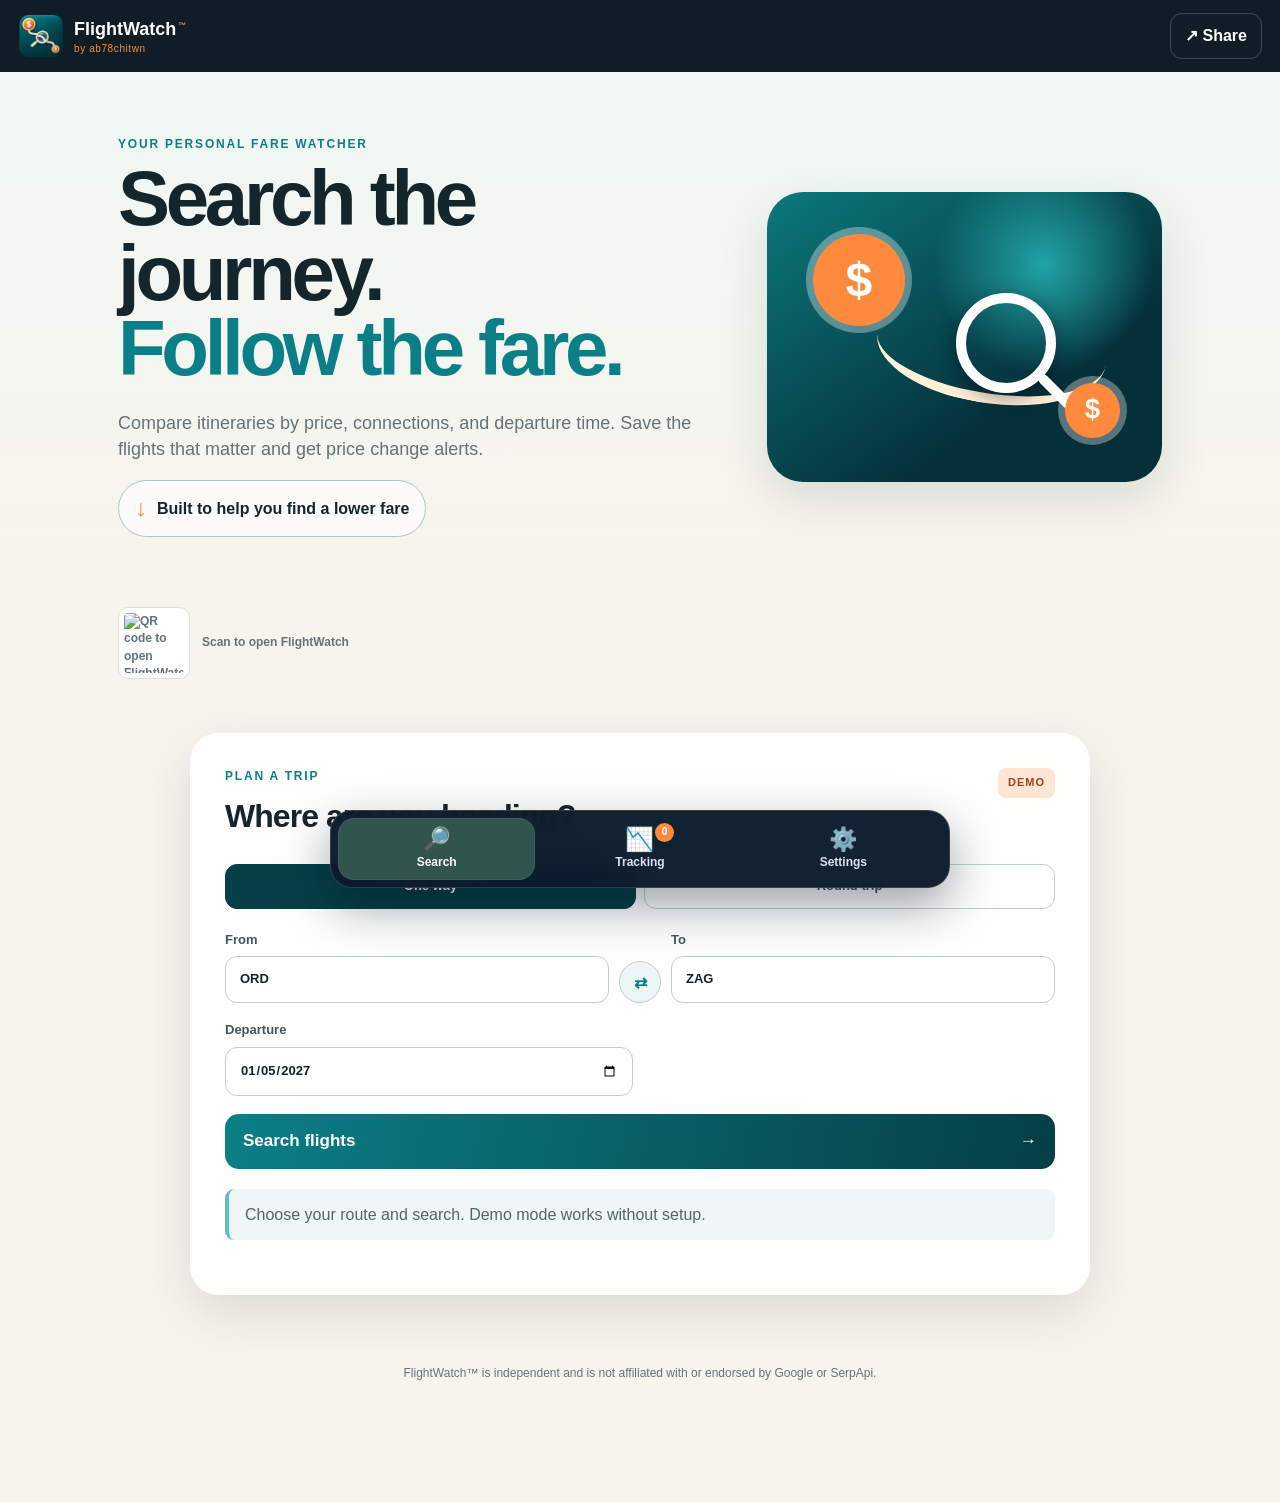
==== commit 42fe5d12: "Add QR promo and refine hero markup" ====
--- a/docs/index.html
+++ b/docs/index.html
@@ -29,8 +29,12 @@
         <p>Compare itineraries by price, connections, and departure time. Save the flights that matter and get price change alerts.</p>
         <div class="status-pill"><span>↓</span> Built to help you find a lower fare</div>
       </div>
-      <div class="hero-art" aria-hidden="true">
+      <div class="hero-art" aria-label="Price search illustration">
         <div class="price big">$</div><div class="route-line"></div><div class="lens"></div><div class="price small">$</div>
+      </div>
+      <div class="promo-qr">
+        <img src="https://api.qrserver.com/v1/create-qr-code/?size=240x240&amp;format=png&amp;data=https%3A%2F%2Fachitwn78.github.io%2FFlightWatch%2F" alt="QR code to open FlightWatch on a phone">
+        <span>Scan to open FlightWatch</span>
       </div>
     </section>
 
--- a/docs/styles.css
+++ b/docs/styles.css
@@ -3,3 +3,8 @@
 [hidden]{display:none!important}.brand sup{font-size:8px;margin-left:2px;vertical-align:super;color:var(--orange)}.airport-field{position:relative}.airport-options{position:absolute;left:0;right:0;top:calc(100% - 12px);z-index:40;max-height:260px;overflow:auto;padding:6px;background:#fff;border:1px solid #abcac7;border-radius:14px;box-shadow:0 16px 38px rgba(3,32,39,.2)}.airport-options button{width:100%;border:0;border-radius:9px;background:#fff;padding:10px;text-align:left;color:var(--ink);display:grid;grid-template-columns:48px 1fr;gap:8px}.airport-options button:hover,.airport-options button:focus{background:#edf7f5;outline:none}.airport-options strong{color:var(--teal);font-size:15px}.airport-options span{font-size:12px;color:var(--muted);font-weight:650}.airport-options .airport-message{display:block;padding:11px;font-size:12px;color:var(--muted)}#tracking-panel,#settings-panel{margin-top:34px}
 @media(max-width:760px){.hero{grid-template-columns:minmax(0,1.25fr) minmax(120px,.75fr);gap:14px;padding:24px 18px 28px;align-items:start}.hero h1{font-size:clamp(30px,8vw,38px);line-height:1;margin-bottom:14px}.hero p:not(.eyebrow){font-size:14px;line-height:1.45;margin:0 0 14px}.hero .eyebrow{font-size:9px}.hero-art{display:block;height:190px;border-radius:24px}.hero-art .price.big{width:58px;height:58px;font-size:30px;left:15px;top:24px}.hero-art .price.small{width:38px;height:38px;font-size:19px;right:13px;bottom:28px}.hero-art .route-line{left:46px;top:64px;width:115px;height:78px;border-bottom-width:7px}.hero-art .lens{width:64px;height:64px;border-width:7px;left:37%;top:39%}.hero-art .lens:after{width:42px;height:7px;right:-34px;bottom:-16px}.status-pill{font-size:11px;line-height:1.25;padding:8px 10px}.status-pill span{font-size:18px}#tracking-panel,#settings-panel{margin-top:18px}}
 @media(max-width:390px){.hero-art{display:block}.hero h1{font-size:30px}.panel{padding:20px 15px}.filters{grid-template-columns:1fr}}
+/* Mobile layout refinements */
+.promo-qr{display:flex;align-items:center;gap:12px;margin-top:14px;color:var(--muted);font-size:12px;font-weight:800}.promo-qr img{width:72px;height:72px;padding:5px;background:#fff;border-radius:10px;border:1px solid var(--line)}
+.airport-options{width:100%;max-width:100%}.airport-options button{grid-template-columns:64px minmax(0,1fr);min-width:0;align-items:start}.airport-options strong,.airport-options span{min-width:0;white-space:normal;overflow-wrap:anywhere;word-break:normal}.airport-options span{line-height:1.3}.route-grid>label{min-width:0;width:100%}.route-grid input[type=date]{max-width:100%;min-width:0;font-size:14px;padding-left:10px;padding-right:6px}
+@media(max-width:760px){.hero{grid-template-columns:1fr;padding:24px 18px 28px}.hero-art{grid-column:1/-1;width:100%;height:215px;aspect-ratio:auto;border-radius:26px;overflow:hidden}.promo-qr{grid-column:1/-1;margin:0 auto;justify-content:center}.promo-qr img{width:78px;height:78px}.route-grid{grid-template-columns:minmax(0,1fr) 38px minmax(0,1fr);gap:7px}.route-grid input[type=date]{font-size:13px}}
+@media(max-width:390px){.hero-art{display:block;height:205px}.hero h1{font-size:30px}}
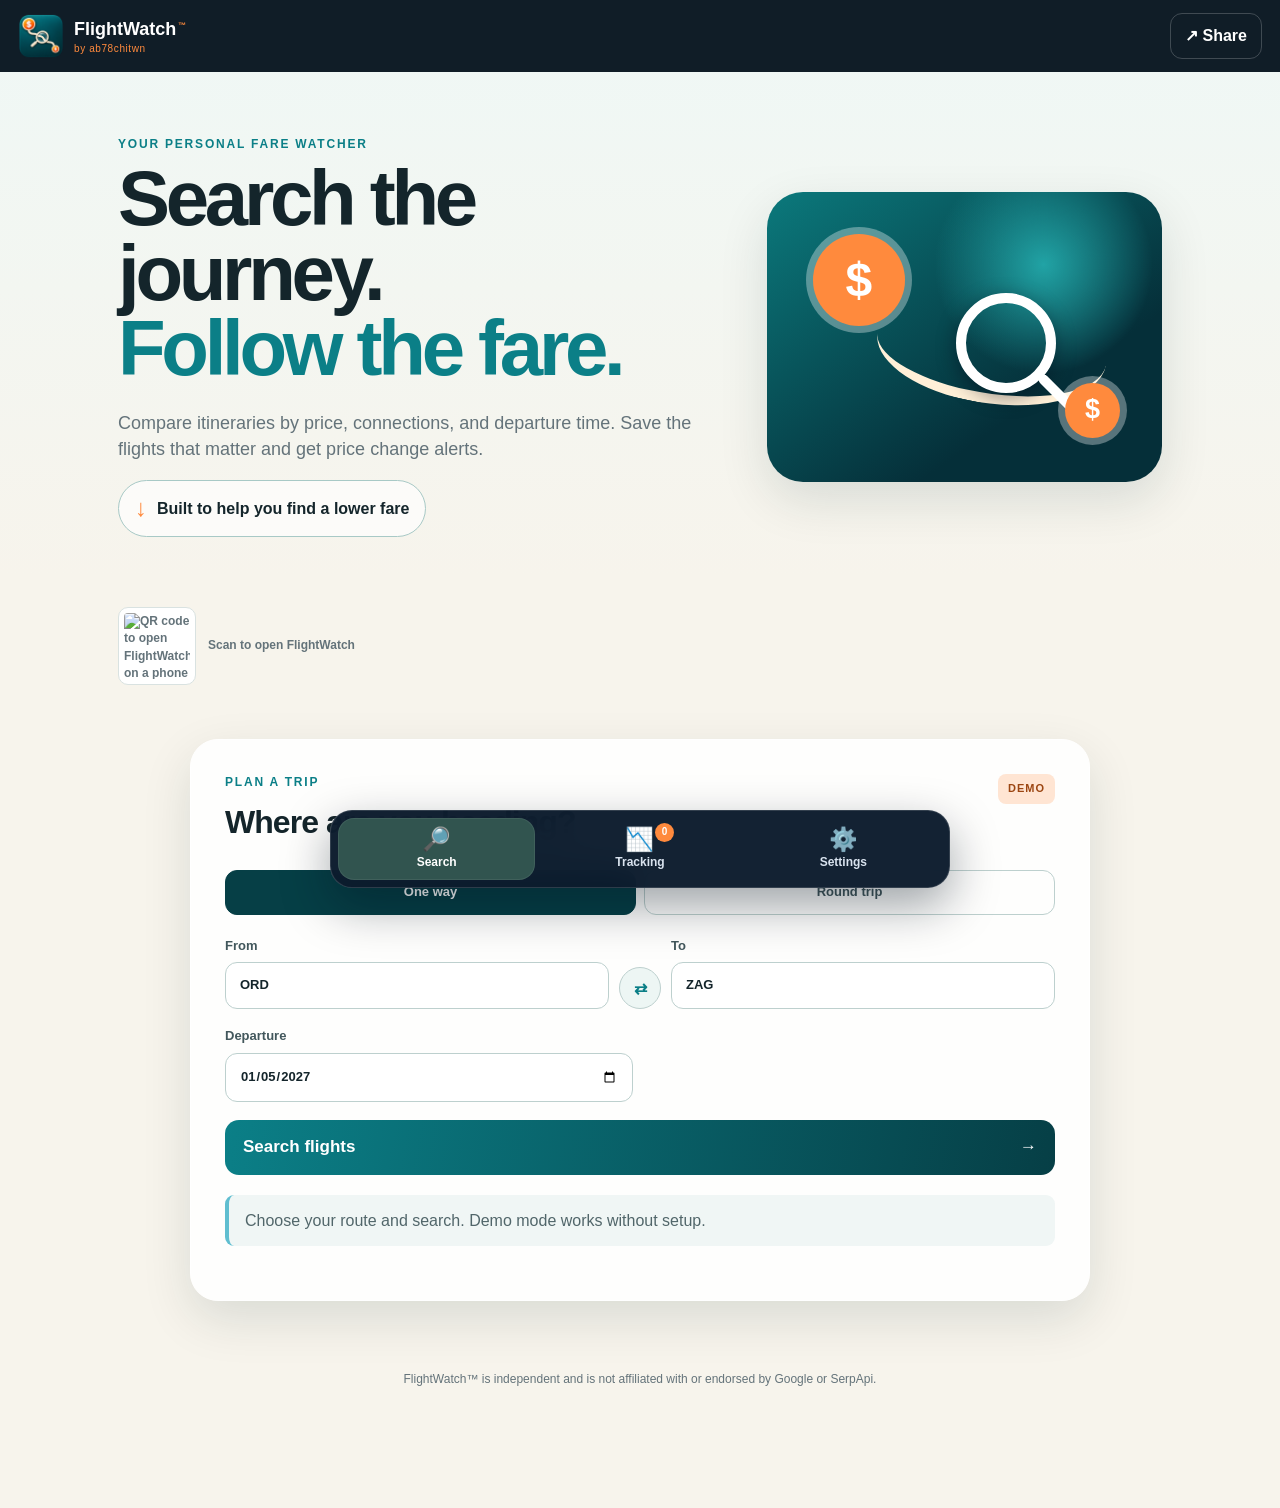
==== commit 41c0db91: "Set QR promo size for mobile" ====
--- a/docs/index.html
+++ b/docs/index.html
@@ -33,7 +33,7 @@
         <div class="price big">$</div><div class="route-line"></div><div class="lens"></div><div class="price small">$</div>
       </div>
       <div class="promo-qr">
-        <img src="https://api.qrserver.com/v1/create-qr-code/?size=240x240&amp;format=png&amp;data=https%3A%2F%2Fachitwn78.github.io%2FFlightWatch%2F" alt="QR code to open FlightWatch on a phone">
+        <img src="https://api.qrserver.com/v1/create-qr-code/?size=240x240&amp;format=png&amp;data=https%3A%2F%2Fachitwn78.github.io%2FFlightWatch%2F" alt="QR code to open FlightWatch on a phone" style="width:78px;height:78px">
         <span>Scan to open FlightWatch</span>
       </div>
     </section>
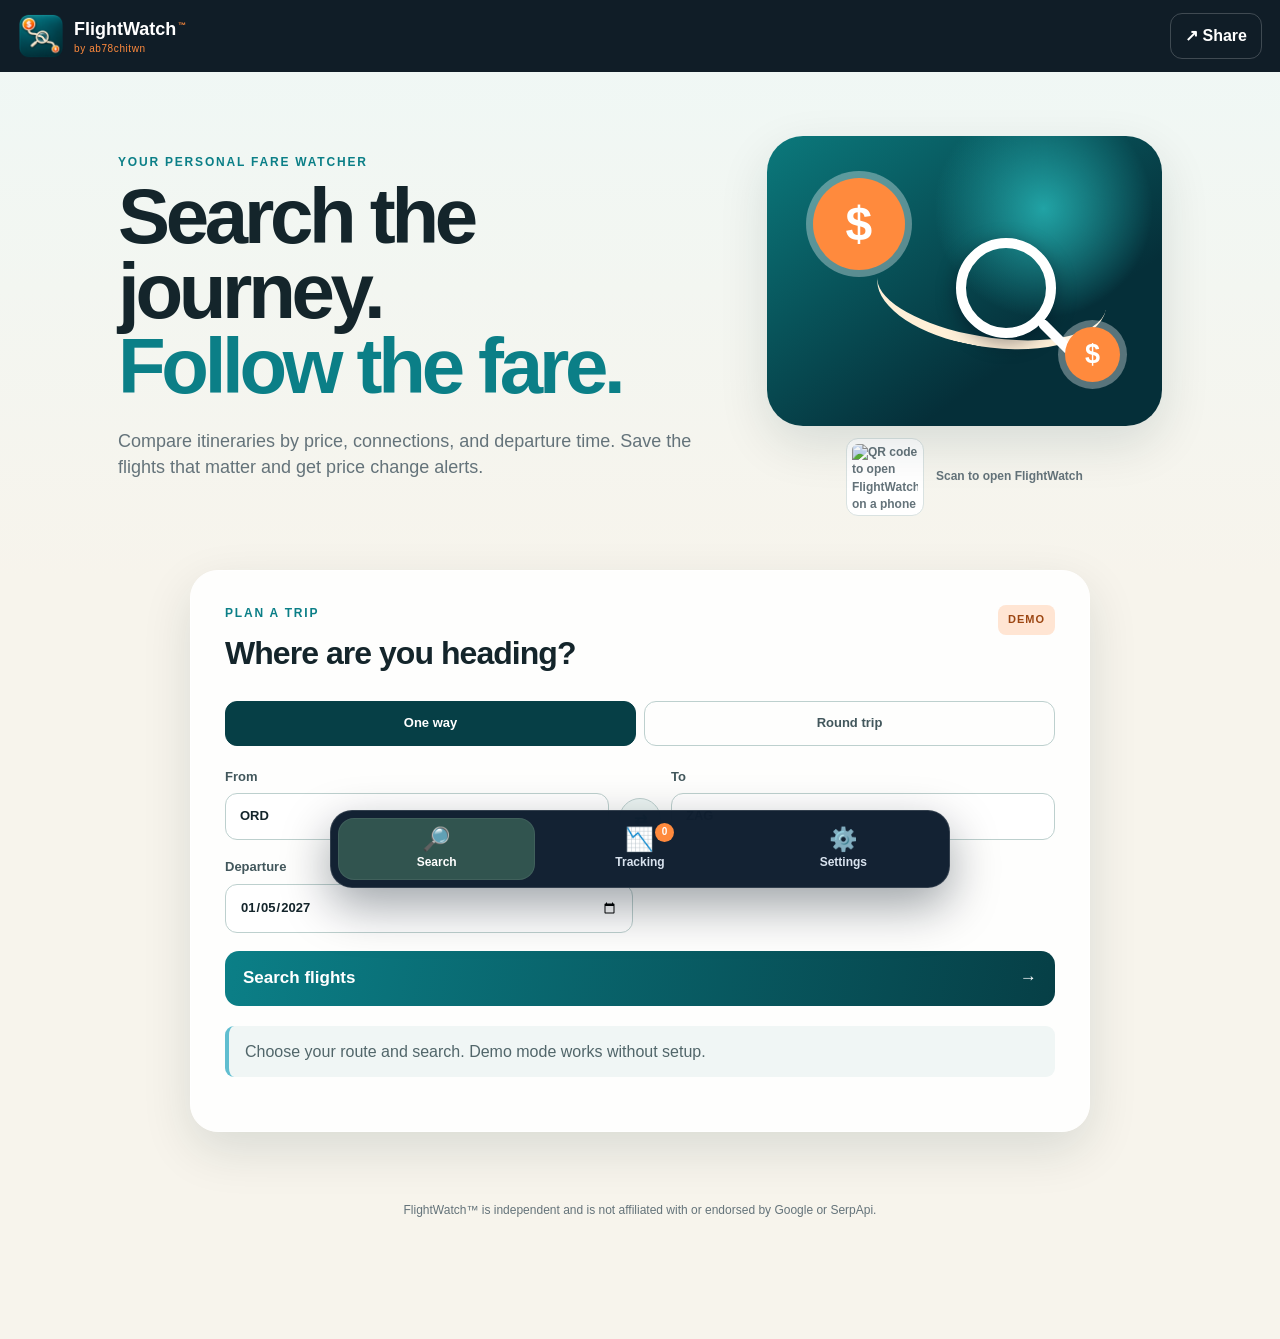
==== commit 609f67f7: "Refine airport rows and hero promo layout" ====
--- a/docs/index.html
+++ b/docs/index.html
@@ -23,18 +23,19 @@
 
   <main>
     <section class="hero" id="search-hero">
-      <div>
+      <div class="hero-copy">
         <p class="eyebrow">YOUR PERSONAL FARE WATCHER</p>
         <h1>Search the journey.<br><em>Follow the fare.</em></h1>
         <p>Compare itineraries by price, connections, and departure time. Save the flights that matter and get price change alerts.</p>
-        <div class="status-pill"><span>↓</span> Built to help you find a lower fare</div>
       </div>
-      <div class="hero-art" aria-label="Price search illustration">
-        <div class="price big">$</div><div class="route-line"></div><div class="lens"></div><div class="price small">$</div>
-      </div>
-      <div class="promo-qr">
-        <img src="https://api.qrserver.com/v1/create-qr-code/?size=240x240&amp;format=png&amp;data=https%3A%2F%2Fachitwn78.github.io%2FFlightWatch%2F" alt="QR code to open FlightWatch on a phone" style="width:78px;height:78px">
-        <span>Scan to open FlightWatch</span>
+      <div class="hero-visual">
+        <div class="hero-art" aria-label="Price search illustration">
+          <div class="price big">$</div><div class="route-line"></div><div class="lens"></div><div class="price small">$</div>
+        </div>
+        <div class="promo-qr">
+          <img src="https://api.qrserver.com/v1/create-qr-code/?size=240x240&amp;format=png&amp;data=https%3A%2F%2Fachitwn78.github.io%2FFlightWatch%2F" alt="QR code to open FlightWatch on a phone" style="width:78px;height:78px">
+          <span>Scan to open FlightWatch</span>
+        </div>
       </div>
     </section>
 
--- a/docs/styles.css
+++ b/docs/styles.css
@@ -3,8 +3,28 @@
 [hidden]{display:none!important}.brand sup{font-size:8px;margin-left:2px;vertical-align:super;color:var(--orange)}.airport-field{position:relative}.airport-options{position:absolute;left:0;right:0;top:calc(100% - 12px);z-index:40;max-height:260px;overflow:auto;padding:6px;background:#fff;border:1px solid #abcac7;border-radius:14px;box-shadow:0 16px 38px rgba(3,32,39,.2)}.airport-options button{width:100%;border:0;border-radius:9px;background:#fff;padding:10px;text-align:left;color:var(--ink);display:grid;grid-template-columns:48px 1fr;gap:8px}.airport-options button:hover,.airport-options button:focus{background:#edf7f5;outline:none}.airport-options strong{color:var(--teal);font-size:15px}.airport-options span{font-size:12px;color:var(--muted);font-weight:650}.airport-options .airport-message{display:block;padding:11px;font-size:12px;color:var(--muted)}#tracking-panel,#settings-panel{margin-top:34px}
 @media(max-width:760px){.hero{grid-template-columns:minmax(0,1.25fr) minmax(120px,.75fr);gap:14px;padding:24px 18px 28px;align-items:start}.hero h1{font-size:clamp(30px,8vw,38px);line-height:1;margin-bottom:14px}.hero p:not(.eyebrow){font-size:14px;line-height:1.45;margin:0 0 14px}.hero .eyebrow{font-size:9px}.hero-art{display:block;height:190px;border-radius:24px}.hero-art .price.big{width:58px;height:58px;font-size:30px;left:15px;top:24px}.hero-art .price.small{width:38px;height:38px;font-size:19px;right:13px;bottom:28px}.hero-art .route-line{left:46px;top:64px;width:115px;height:78px;border-bottom-width:7px}.hero-art .lens{width:64px;height:64px;border-width:7px;left:37%;top:39%}.hero-art .lens:after{width:42px;height:7px;right:-34px;bottom:-16px}.status-pill{font-size:11px;line-height:1.25;padding:8px 10px}.status-pill span{font-size:18px}#tracking-panel,#settings-panel{margin-top:18px}}
 @media(max-width:390px){.hero-art{display:block}.hero h1{font-size:30px}.panel{padding:20px 15px}.filters{grid-template-columns:1fr}}
+
 /* Mobile layout refinements */
-.promo-qr{display:flex;align-items:center;gap:12px;margin-top:14px;color:var(--muted);font-size:12px;font-weight:800}.promo-qr img{width:72px;height:72px;padding:5px;background:#fff;border-radius:10px;border:1px solid var(--line)}
-.airport-options{width:100%;max-width:100%}.airport-options button{grid-template-columns:64px minmax(0,1fr);min-width:0;align-items:start}.airport-options strong,.airport-options span{min-width:0;white-space:normal;overflow-wrap:anywhere;word-break:normal}.airport-options span{line-height:1.3}.route-grid>label{min-width:0;width:100%}.route-grid input[type=date]{max-width:100%;min-width:0;font-size:14px;padding-left:10px;padding-right:6px}
-@media(max-width:760px){.hero{grid-template-columns:1fr;padding:24px 18px 28px}.hero-art{grid-column:1/-1;width:100%;height:215px;aspect-ratio:auto;border-radius:26px;overflow:hidden}.promo-qr{grid-column:1/-1;margin:0 auto;justify-content:center}.promo-qr img{width:78px;height:78px}.route-grid{grid-template-columns:minmax(0,1fr) 38px minmax(0,1fr);gap:7px}.route-grid input[type=date]{font-size:13px}}
+.promo-qr{display:flex;align-items:center;gap:12px;margin-top:14px;color:var(--muted);font-size:12px;font-weight:800}
+.promo-qr img{width:72px;height:72px;padding:5px;background:#fff;border-radius:10px;border:1px solid var(--line)}
+.airport-options{width:100%;max-width:100%;}
+.airport-options button{grid-template-columns:64px minmax(0,1fr);min-width:0;align-items:start}
+.airport-options strong,.airport-options span{min-width:0;white-space:normal;overflow-wrap:anywhere;word-break:normal}
+.airport-options span{line-height:1.3}
+.route-grid>label{min-width:0;width:100%}
+.route-grid input[type=date]{max-width:100%;min-width:0;font-size:14px;padding-left:10px;padding-right:6px}
+@media(max-width:760px){
+  .hero{grid-template-columns:1fr;padding:24px 18px 28px}
+  .hero-art{grid-column:1/-1;width:100%;height:215px;aspect-ratio:auto;border-radius:26px;overflow:hidden}
+  .promo-qr{grid-column:1/-1;margin:0 auto;justify-content:center}
+  .promo-qr img{width:78px;height:78px}
+  .route-grid{grid-template-columns:minmax(0,1fr) 38px minmax(0,1fr);gap:7px}
+  .route-grid input[type=date]{font-size:13px}
+}
 @media(max-width:390px){.hero-art{display:block;height:205px}.hero h1{font-size:30px}}
+
+/* Hero and airport suggestion refinement */
+.hero-copy{min-width:0}.hero-visual{min-width:0;display:grid;gap:12px;align-content:center}.promo-qr{display:flex;align-items:center;justify-content:center;gap:12px;margin:0;color:var(--muted);font-size:12px;font-weight:800}.promo-qr img{width:78px!important;height:78px!important;object-fit:contain;padding:5px;background:#fff;border-radius:12px;border:1px solid var(--line)}
+.airport-options button{display:block;padding:11px 12px;line-height:1.2}.airport-options strong{display:block;color:var(--teal);font-size:15px;white-space:normal;overflow-wrap:anywhere}.airport-options strong b{color:var(--teal);font-weight:900}.airport-options span{display:block;margin-top:3px;font-size:12px;line-height:1.25;white-space:normal;overflow-wrap:anywhere}
+@media(max-width:760px){.hero{grid-template-columns:minmax(0,1fr) minmax(112px,.48fr);gap:16px;align-items:start}.hero-visual{gap:8px}.hero-art{grid-column:auto;width:100%;height:auto;aspect-ratio:1/1;border-radius:16px}.hero-art .price.big{width:34px;height:34px;font-size:18px;left:9px;top:12px}.hero-art .price.small{width:24px;height:24px;font-size:12px;right:8px;bottom:12px}.hero-art .route-line{left:27px;top:35px;width:70px;height:60px;border-bottom-width:4px}.hero-art .lens{width:43px;height:43px;border-width:5px;left:37%;top:36%}.hero-art .lens:after{width:29px;height:5px;right:-23px;bottom:-12px}.promo-qr{flex-direction:column;gap:3px;text-align:center;font-size:9px}.promo-qr img{width:58px!important;height:58px!important;padding:3px}.status-pill{display:none}}
+@media(max-width:390px){.hero{grid-template-columns:minmax(0,1fr) minmax(96px,.42fr);gap:10px}.hero h1{font-size:30px}.hero p:not(.eyebrow){font-size:12px}.promo-qr img{width:52px!important;height:52px!important}}
